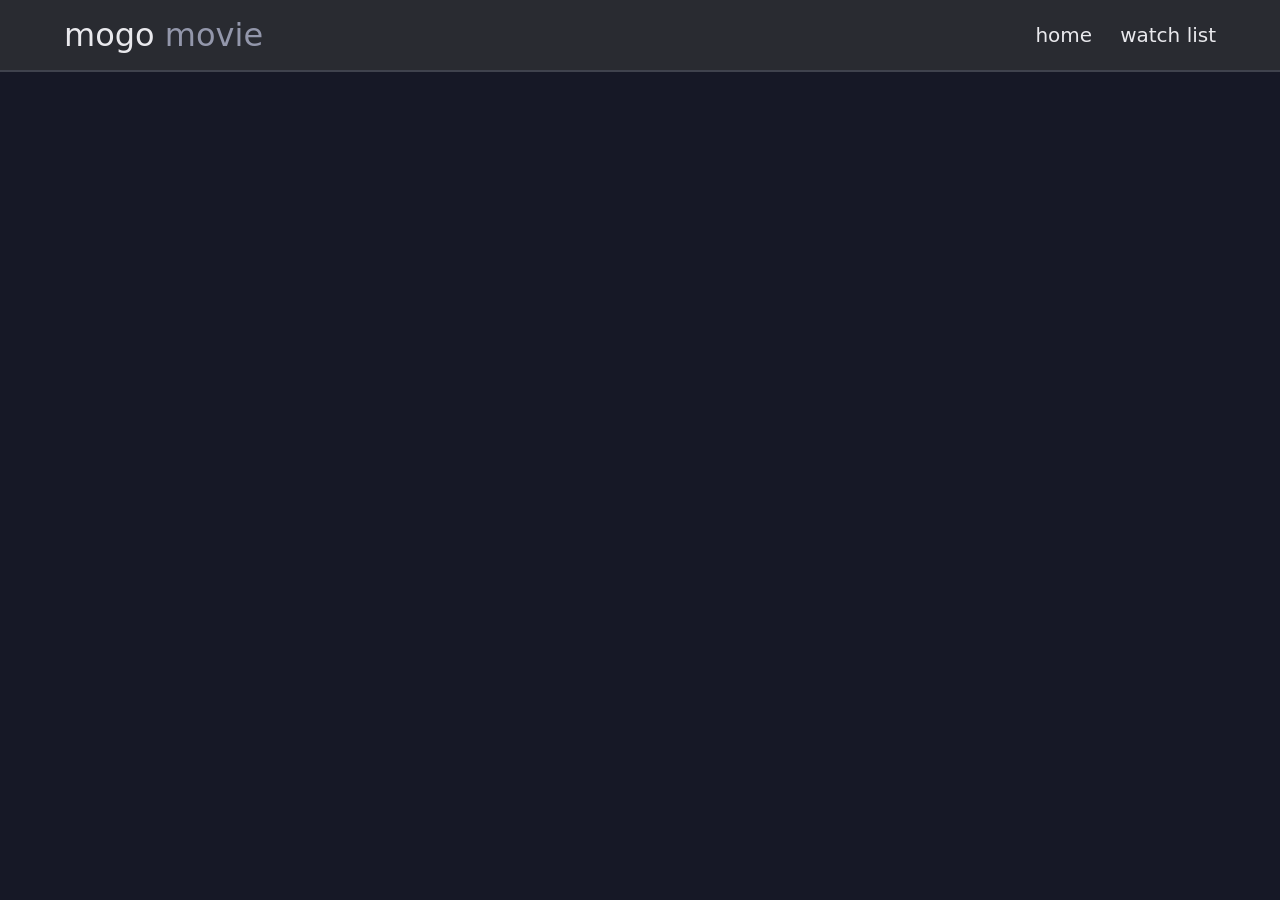
==== movie.html @ a84a84dd "add some files and creat reating page withless details" ====
<!DOCTYPE html>
<html lang="en">
<head>
    <meta charset="UTF-8">
    <meta name="viewport" content="width=device-width, initial-scale=1.0">
    <title></title>
<link rel="stylesheet" href="css/movie.css">
</head>
<body>
    <header> 
        <h1 class="logo"><span class="logo-primary">mogo</span> movie</h1>
        <ul class="nav">
            <li><a href="index.html" >home</a></li>
            <li><a href="">watch list</a></li>

        </ul>
    </header>
    <script src="js/movie.js"></script>
</body>
</html>
---- css/movie.css ----
:root { 
  /* Color Tokens */
  --bg-color: #161826;
  --card-surface: #232532;
  --surface-raised: #292b31;

  /* Typography Colors */
  --text-primary: #e9e9ed;
  --text-secondary: #9397ab;
  --text-tertiary: #75798c;

  /* Accent & Interactive */
  --accent: #9184d9;
  --accent-light: #b5abfc;
  --accent-tint: #2b2741;

  /* Borders & Features */
  --border-color: #3f424d;
  --feature-ground: #262a60;

  /* Elevations (Borders + Shadows) */
  --elevation-card: 0 0 0 1px var(--border-color);
  --elevation-dropdown: 0 0 0 1px #595d6c, 0 6px 18px rgba(0, 0, 0, 0.55);
  --elevation-modal: 0 0 0 1px var(--text-secondary), 0 16px 40px rgba(0, 0, 0, 0.65);

  /* Layout Dimensions */
  --header-height: 72px;
  --search-input-w: 720px;
  --search-input-h: 56px;
  --modal-max-w: 880px;

  /* Card Dimensions */
  --card-media-height: 270px;
  --card-info-height: 76px;
  --card-total-height: 346px;

  /* Default Grid System (≥1440px) */
  --grid-cols: 6;
  --grid-gap-x: 24px;
  --grid-gap-y: 40px;
  --page-gutter: 50px;

  /* Spacing System */
  --space-hero-pt: 56px;
  --space-hero-pb: 32px;
  --space-filter-pb: 28px;
  --space-meta-pb: 16px;
  --space-loadmore-mt: 48px;

  /* Overlays */
  --color-backdrop: rgba(22, 24, 38, 0.72);

      --space-sm: 8px;
    --space-md: 16px;
    --space-lg: 24px;
    --space-xl: 32px;
    --space-2xl: 48px;
    --space-3xl: 56px;
}
* {
    padding: 0;
    margin: 0;
    box-sizing: border-box;
    border: none;
    outline: none;
}
body {
    background-color: var(--bg-color);
    font-family: 'Inter', system-ui, -apple-system, BlinkMacSystemFont, sans-serif;
    -webkit-font-smoothing: antialiased;
    -moz-osx-font-smoothing: grayscale;
    font-weight: 400;
    color: var(--text-primary);
}
.container {
    padding: 0 var(--page-gutter);
}
header { 
    display: flex;
    justify-content: space-between;
    width: 100%;
    padding: 0 var(--page-gutter);
    align-items: center;
    position: sticky;
    top: 0;
    z-index: 3000000;
    background-color: var(--surface-raised);
    border-bottom: 2px solid var(--border-color);
    height: var(--header-height);
}
.logo {
    font-weight: 500;
    color: var(--text-secondary);
    span {
        color: var(--text-primary);
    }
}
header ul {
        list-style: none;
        display: flex;
        gap: var(--space-filter-pb);
        color: var(--text-secondary);
            li {
        cursor: pointer;
            a{
                text-decoration: none;
            color: var(--text-primary);
            font-size: 20px;
            font-weight: 400;
            }
            }
    }

@media (max-width: 1439px) {
  :root {
    --grid-cols: 5;
    --page-gutter: 64px;
  }
}

@media (max-width: 1199px) {
  :root {
    --grid-cols: 4;
    --page-gutter: 40px;
  }
}

@media (max-width: 1023px) {
  :root {
    --grid-cols: 3;
    --page-gutter: 32px;
  }
}

@media (max-width: 767px) {
  :root {
    --grid-cols: 2;
    --page-gutter: 20px;
    --grid-gap-x: 16px;
    --search-input-w : 530px ; 
  }
}
@media (max-width: 500px) {
  :root {
    --grid-cols: 2;
    --page-gutter: 20px;
    --grid-gap-x: 16px;
    --search-input-w : 280px ; 
  }
  .filter-row .container ul.pills {
    overflow-x: auto;
  }
}
@media (max-width: 300px) {
  :root {
    --grid-cols: 1;
    --page-gutter: 20px;
    --grid-gap-x: 16px;
    --search-input-w : 100% ; 
  }
  .filter-row .container ul.pills {
    overflow-x: auto;
  }
}
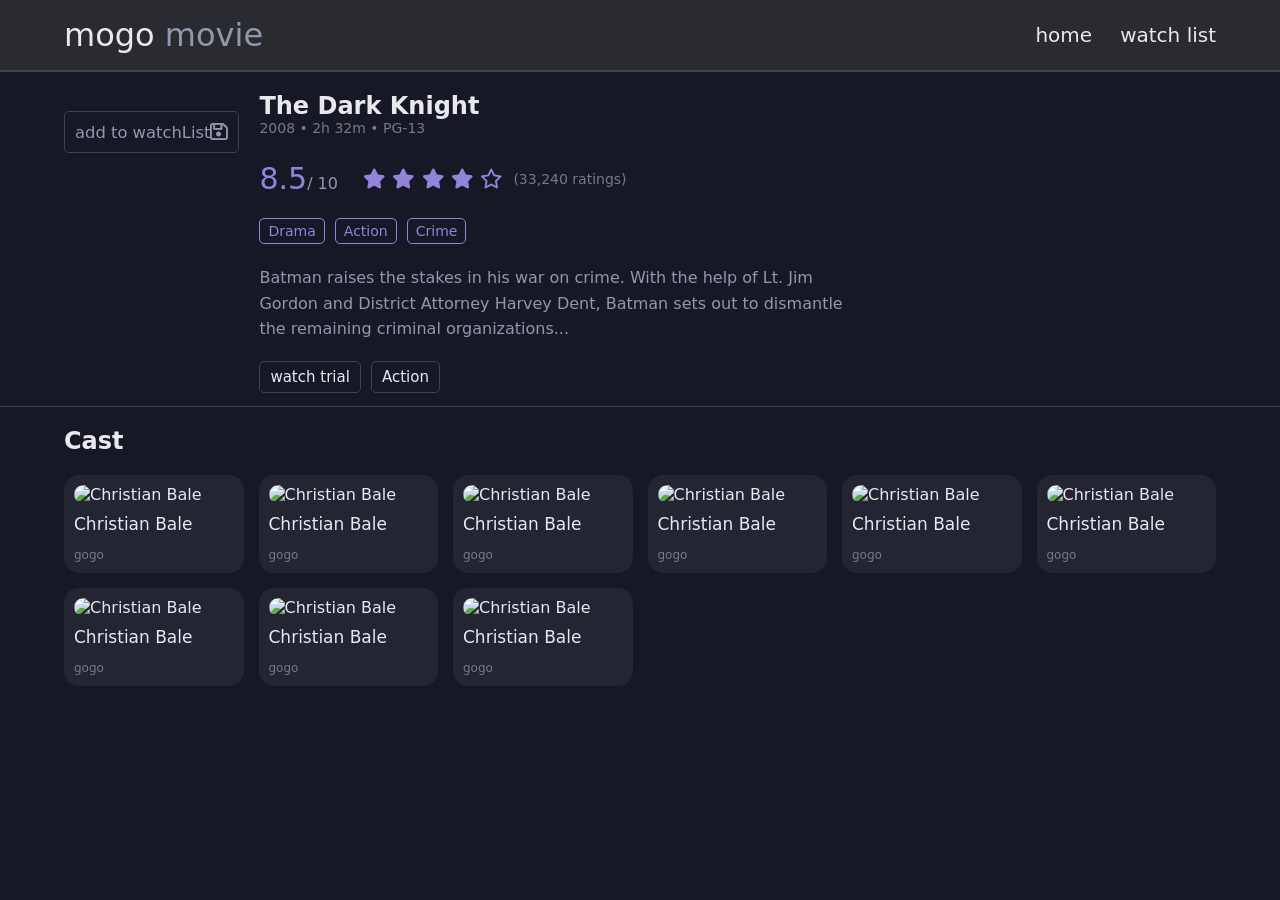
==== commit 8df30f75: "the last of design rate page" ====
--- a/movie.html
+++ b/movie.html
@@ -5,6 +5,7 @@
     <meta name="viewport" content="width=device-width, initial-scale=1.0">
     <title></title>
 <link rel="stylesheet" href="css/movie.css">
+<link rel="stylesheet" href="https://cdnjs.cloudflare.com/ajax/libs/font-awesome/6.5.1/css/all.min.css">
 </head>
 <body>
     <header> 
@@ -12,9 +13,104 @@
         <ul class="nav">
             <li><a href="index.html" >home</a></li>
             <li><a href="">watch list</a></li>
-
         </ul>
     </header>
+
+    <section class="hero">
+    <div class="container hero-container " >
+            <div class="poster-and-trial">
+                <img src="https://image.tmdb.org/t/p/w500/qJ2tW6WMUDux911r6m7haRef0WH.jpg" alt="">
+                <div class="watch-later">
+                    <h3>add to watchList</h3>
+                    <i class="fa-regular fa-floppy-disk"></i>
+                </div>
+            </div>
+            <div class="content">
+                <div class="name-and-time">
+                <h1 class="movie-name">The Dark Knight</h1>
+                <p class="meta">2008 • 2h 32m • PG-13</p>
+                </div>
+                <div class="rating">
+                    <div class="rating-number-container">
+                        <span class="the-rate">8.5</span>/ 10
+                    </div>
+                    <div class="stars-rating">
+                        <i class="fa-solid fa-star"></i>
+                        <i class="fa-solid fa-star"></i>
+                        <i class="fa-solid fa-star"></i>
+                        <i class="fa-solid fa-star"></i>
+                        
+                        <i class="fa-regular fa-star"></i>
+                        </div>
+                    <span class="people-rating">(33,240 ratings)</span>
+                </div>
+                <div class="genres">
+                    <span>Drama</span>
+                    <span>Action</span>
+                    <span>Crime</span>
+                </div>
+                <p class="overview">Batman raises the stakes in his war on crime. With the help of Lt. Jim Gordon and District Attorney Harvey Dent, Batman sets out to dismantle the remaining criminal organizations...</p>
+                <div class="movie-actions">
+                    <span id="watch-trial">watch trial</span>
+                    <span>Action</span>
+                </div>
+            </div>
+        </div>
+    </section> 
+    <section class="casts">
+        <div class="container ">
+        <h2>Cast</h2>
+        <div class="cards">
+            <div class="card-cast">
+                <img src="https://image.tmdb.org/t/p/w500/1E5baAaEse26fej7uHcjOgEE2t2.jpg" alt="Christian Bale">
+                <p class="cast-name">Christian Bale</p>
+                <span class="character">gogo</span>
+            </div>
+            <div class="card-cast">
+                <img src="https://image.tmdb.org/t/p/w500/1E5baAaEse26fej7uHcjOgEE2t2.jpg" alt="Christian Bale">
+                <p class="cast-name">Christian Bale</p>
+                <span class="character">gogo</span>
+            </div>
+            <div class="card-cast">
+                <img src="https://image.tmdb.org/t/p/w500/1E5baAaEse26fej7uHcjOgEE2t2.jpg" alt="Christian Bale">
+                <p class="cast-name">Christian Bale</p>
+                <span class="character">gogo</span>
+            </div>
+            <div class="card-cast">
+                <img src="https://image.tmdb.org/t/p/w500/1E5baAaEse26fej7uHcjOgEE2t2.jpg" alt="Christian Bale">
+                <p class="cast-name">Christian Bale</p>
+                <span class="character">gogo</span>
+            </div>
+            <div class="card-cast">
+                <img src="https://image.tmdb.org/t/p/w500/1E5baAaEse26fej7uHcjOgEE2t2.jpg" alt="Christian Bale">
+                <p class="cast-name">Christian Bale</p>
+                <span class="character">gogo</span>
+            </div>
+            <div class="card-cast">
+                <img src="https://image.tmdb.org/t/p/w500/1E5baAaEse26fej7uHcjOgEE2t2.jpg" alt="Christian Bale">
+                <p class="cast-name">Christian Bale</p>
+                <span class="character">gogo</span>
+            </div>
+            <div class="card-cast">
+                <img src="https://image.tmdb.org/t/p/w500/1E5baAaEse26fej7uHcjOgEE2t2.jpg" alt="Christian Bale">
+                <p class="cast-name">Christian Bale</p>
+                <span class="character">gogo</span>
+            </div>
+            <div class="card-cast">
+                <img src="https://image.tmdb.org/t/p/w500/1E5baAaEse26fej7uHcjOgEE2t2.jpg" alt="Christian Bale">
+                <p class="cast-name">Christian Bale</p>
+                <span class="character">gogo</span>
+            </div>
+            <div class="card-cast">
+                <img src="https://image.tmdb.org/t/p/w500/1E5baAaEse26fej7uHcjOgEE2t2.jpg" alt="Christian Bale">
+                <p class="cast-name">Christian Bale</p>
+                <span class="character">gogo</span>
+            </div>
+
+        </div>
+        </div>
+    </section>
+    
     <script src="js/movie.js"></script>
 </body>
 </html>
--- a/css/movie.css
+++ b/css/movie.css
@@ -58,6 +58,8 @@
     --space-xl: 32px;
     --space-2xl: 48px;
     --space-3xl: 56px;
+
+    --poster-height:500px ; 
 }
 * {
     padding: 0;
@@ -113,6 +115,138 @@
             }
     }
 
+.hero {
+    padding: 20px 0 ;
+    border-bottom: 1px solid var(--border-color);
+}
+.hero-container{
+    display: grid;
+    grid-template-columns: auto  1fr;
+    gap: 20px;
+}
+.hero .poster-and-trial img {
+height: var(--poster-height);
+margin-bottom: 5px;
+}
+
+
+.hero .poster-and-trial .watch-later {
+    padding: 10px;
+    border: 1px solid var(--border-color);
+    border-radius: 5px;
+    cursor: pointer;
+    font-size: 14px;
+    color: var(--text-secondary);
+    transition: all 0.2s ease;
+    display: flex;
+    justify-content: space-between;
+    align-items: center;
+}
+.hero .poster-and-trial .watch-later:hover {
+        background-color: var(--accent-tint);
+    border-color: var(--accent);
+    color: var(--text-primary);
+}
+.hero .poster-and-trial h3 { 
+    font-weight: 400;
+}
+.hero .poster-and-trial i {
+    font-size: 20px;
+}
+.content { 
+    display: flex;
+    flex-direction: column;
+    gap: 25px;
+
+}
+.meta ,
+.people-rating{
+    color: var(--text-tertiary);
+    font-size: 14px;
+}
+.content .rating {
+    display: flex;
+    gap: 10px;
+    color: var(--text-secondary);
+    align-items: center;
+}
+.content .rating .rating-number-container .the-rate ,
+.stars-rating 
+{
+    font-size: 30px;
+    font-weight: 500;
+    color: var(--accent);
+}
+.stars-rating  {
+    font-size: 20px;
+    margin-left: 15px;
+}
+
+.content .genres span{
+    margin-right: 5px;
+    padding: 4px 8px;
+    border: 1px solid var(--accent);
+    border-radius: 5px;
+    color: var(--accent);
+    font-weight: 400;
+    font-size: 14px;
+}
+.content .overview { 
+    max-width: 600px;
+    color: var(--text-secondary);
+    line-height: 1.6;
+}
+
+.content .movie-actions span{
+    margin-right: 5px;
+    padding: 6px 10px;
+    border: 1px solid var(--border-color);
+    color: var(--text-primary);
+    border-radius: 5px;
+    font-weight: 500;
+    font-size: 15px;
+    transition: all 0.2s ease;
+    cursor: pointer;
+}
+.content .movie-actions span:hover{
+    border: 1px solid var(--accent);
+    color: var(--accent);
+}
+
+.casts { 
+    padding: 20px 0 ;
+}
+.cards {
+    margin-top: 20px;
+    display: grid;
+    grid-template-columns: repeat(auto-fit ,minmax(178px , 1fr));
+    gap: 15px;
+}
+
+.card-cast { 
+    background-color: var(--card-surface);
+    padding: 10px;
+    height: auto;
+    border-radius: 15px;
+}
+.card-cast img {
+    width: 100% ;
+    height: 120px;
+    object-fit: cover;
+    border-radius: 15px;
+}
+.card-cast .cast-name{
+    padding: 10px 0;
+    font-size: 17px;
+}
+.card-cast .character {
+    font-size: 12px;
+    color:  var(--text-tertiary);
+}
+
+
+
+
 @media (max-width: 1439px) {
   :root {
     --grid-cols: 5;
@@ -136,24 +270,37 @@
 
 @media (max-width: 767px) {
   :root {
-    --grid-cols: 2;
-    --page-gutter: 20px;
-    --grid-gap-x: 16px;
-    --search-input-w : 530px ; 
-  }
-}
-@media (max-width: 500px) {
+    --page-gutter: 20px; 
+  }
+}
+@media (max-width: 650px) {
   :root {
     --grid-cols: 2;
     --page-gutter: 20px;
     --grid-gap-x: 16px;
     --search-input-w : 280px ; 
   }
-  .filter-row .container ul.pills {
-    overflow-x: auto;
-  }
-}
-@media (max-width: 300px) {
+  .hero-container {
+    display: flex;
+    flex-direction: column;
+        gap: 20px;
+}
+.hero .poster-and-trial img {
+    width: 100%;
+    height: auto;
+    margin-bottom: 5px;
+}
+.logo {
+    font-size: 24px;
+}
+header ul {
+    gap: 20px;
+}
+.cards {
+    grid-template-columns: repeat(auto-fit ,minmax(120px , 1fr));
+}
+}
+@media (max-width: 320px) {
   :root {
     --grid-cols: 1;
     --page-gutter: 20px;
@@ -163,4 +310,33 @@
   .filter-row .container ul.pills {
     overflow-x: auto;
   }
-}
+  .hero-container {
+    display: flex;
+    flex-direction: column;
+        gap: 20px;
+}
+.hero .poster-and-trial img {
+    width: 100%;
+    height: auto;
+    margin-bottom: 5px;
+}
+.logo {
+    font-size: 24px;
+}
+header ul {
+    gap: 10px;
+}
+header ul {
+    & li {
+        a {
+            text-decoration: none;
+            color: var(--text-primary);
+            font-size: 12px;
+            font-weight: 400;
+        }
+    }
+}
+.cards {
+    grid-template-columns: repeat(auto-fit ,minmax(120px , 1fr));
+}
+}
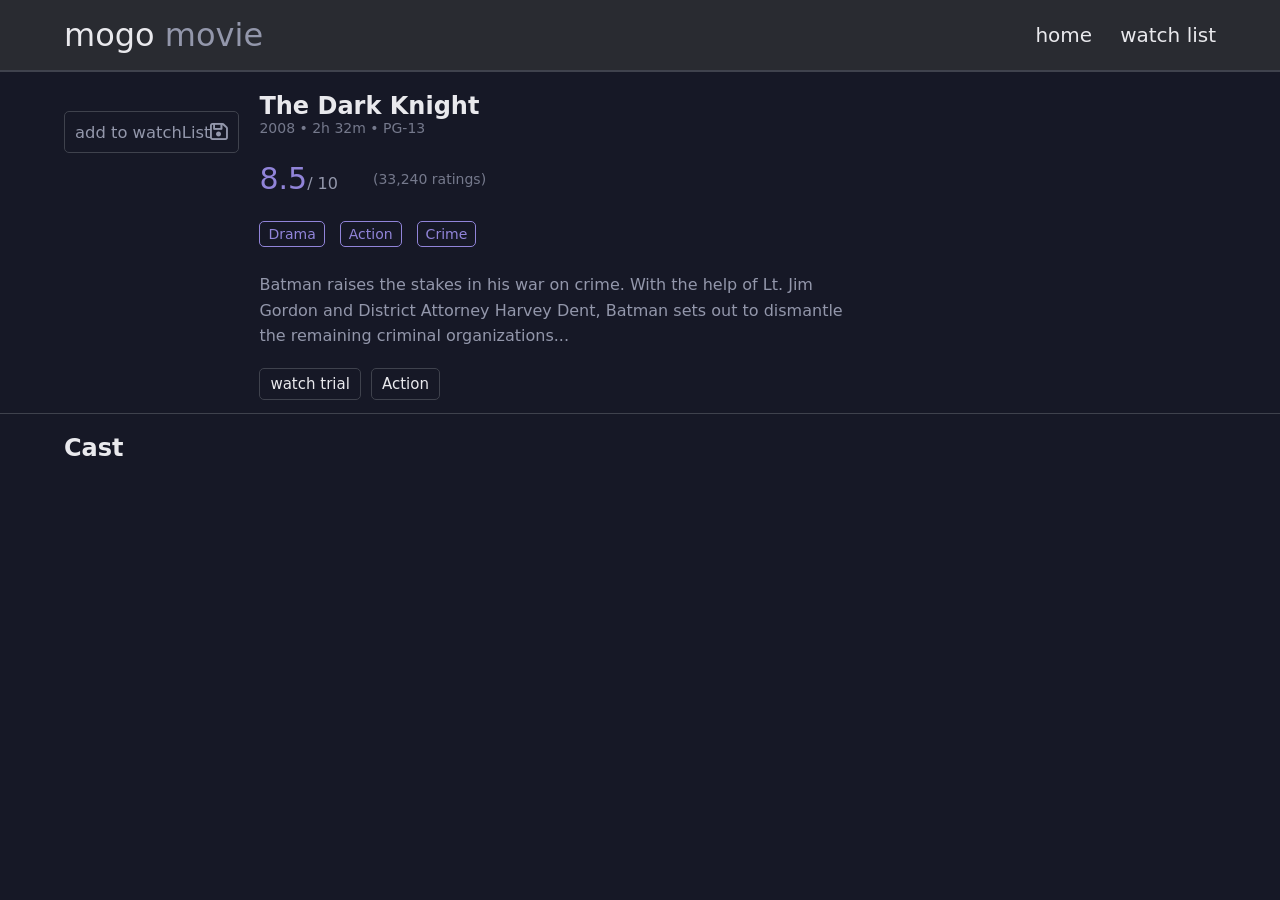
==== commit 6ee8c0da: "finish" ====
--- a/movie.html
+++ b/movie.html
@@ -1,116 +1,90 @@
-<!DOCTYPE html>
+<!doctype html>
 <html lang="en">
-<head>
-    <meta charset="UTF-8">
-    <meta name="viewport" content="width=device-width, initial-scale=1.0">
+  <head>
+    <meta charset="UTF-8" />
+    <meta name="viewport" content="width=device-width, initial-scale=1.0" />
     <title></title>
-<link rel="stylesheet" href="css/movie.css">
-<link rel="stylesheet" href="https://cdnjs.cloudflare.com/ajax/libs/font-awesome/6.5.1/css/all.min.css">
-</head>
-<body>
-    <header> 
-        <h1 class="logo"><span class="logo-primary">mogo</span> movie</h1>
-        <ul class="nav">
-            <li><a href="index.html" >home</a></li>
-            <li><a href="">watch list</a></li>
-        </ul>
+    <link rel="stylesheet" href="css/movie.css" />
+    <link
+      rel="stylesheet"
+      href="https://cdnjs.cloudflare.com/ajax/libs/font-awesome/6.5.1/css/all.min.css"
+    />
+  </head>
+  <body>
+    <header>
+      <h1 class="logo"><span class="logo-primary">mogo</span> movie</h1>
+      <ul class="nav">
+        <li><a href="index.html">home</a></li>
+        <li><a href="">watch list</a></li>
+      </ul>
     </header>
 
     <section class="hero">
-    <div class="container hero-container " >
-            <div class="poster-and-trial">
-                <img src="https://image.tmdb.org/t/p/w500/qJ2tW6WMUDux911r6m7haRef0WH.jpg" alt="">
-                <div class="watch-later">
-                    <h3>add to watchList</h3>
-                    <i class="fa-regular fa-floppy-disk"></i>
-                </div>
+      <div class="container hero-container">
+        <div class="poster-and-trial">
+          <img
+            src=""
+            alt=""
+          />
+          <div class="watch-later">
+            <h3>add to watchList</h3>
+            <i class="fa-regular fa-floppy-disk"></i>
+          </div>
+        </div>
+        <div class="content">
+          <div class="name-and-time">
+            <h1 class="movie-name">The Dark Knight</h1>
+            <p class="meta">2008 • 2h 32m • PG-13</p>
+          </div>
+          <div class="rating">
+            <div class="rating-number-container">
+              <span class="the-rate">8.5</span>/ 10
             </div>
-            <div class="content">
-                <div class="name-and-time">
-                <h1 class="movie-name">The Dark Knight</h1>
-                <p class="meta">2008 • 2h 32m • PG-13</p>
-                </div>
-                <div class="rating">
-                    <div class="rating-number-container">
-                        <span class="the-rate">8.5</span>/ 10
-                    </div>
-                    <div class="stars-rating">
-                        <i class="fa-solid fa-star"></i>
-                        <i class="fa-solid fa-star"></i>
-                        <i class="fa-solid fa-star"></i>
-                        <i class="fa-solid fa-star"></i>
-                        
-                        <i class="fa-regular fa-star"></i>
-                        </div>
-                    <span class="people-rating">(33,240 ratings)</span>
-                </div>
-                <div class="genres">
-                    <span>Drama</span>
-                    <span>Action</span>
-                    <span>Crime</span>
-                </div>
-                <p class="overview">Batman raises the stakes in his war on crime. With the help of Lt. Jim Gordon and District Attorney Harvey Dent, Batman sets out to dismantle the remaining criminal organizations...</p>
-                <div class="movie-actions">
-                    <span id="watch-trial">watch trial</span>
-                    <span>Action</span>
-                </div>
+            <div class="stars-rating">
+              <!-- <i class="fa-solid fa-star"></i>
+              <i class="fa-solid fa-star"></i>
+              <i class="fa-solid fa-star"></i>
+              <i class="fa-solid fa-star"></i>
+
+              <i class="fa-regular fa-star"></i> -->
             </div>
+            <span class="people-rating">(33,240 ratings)</span>
+          </div>
+          <div class="genres">
+            <span>Drama</span>
+            <span>Action</span>
+            <span>Crime</span>
+          </div>
+          <p class="overview">
+            Batman raises the stakes in his war on crime. With the help of Lt.
+            Jim Gordon and District Attorney Harvey Dent, Batman sets out to
+            dismantle the remaining criminal organizations...
+          </p>
+          <div class="movie-actions">
+            <span id="watch-trial">watch trial</span>
+            <span>Action</span>
+          </div>
         </div>
-    </section> 
+      </div>
+    </section>
     <section class="casts">
-        <div class="container ">
+      <div class="container">
         <h2>Cast</h2>
         <div class="cards">
-            <div class="card-cast">
-                <img src="https://image.tmdb.org/t/p/w500/1E5baAaEse26fej7uHcjOgEE2t2.jpg" alt="Christian Bale">
-                <p class="cast-name">Christian Bale</p>
-                <span class="character">gogo</span>
-            </div>
-            <div class="card-cast">
-                <img src="https://image.tmdb.org/t/p/w500/1E5baAaEse26fej7uHcjOgEE2t2.jpg" alt="Christian Bale">
-                <p class="cast-name">Christian Bale</p>
-                <span class="character">gogo</span>
-            </div>
-            <div class="card-cast">
-                <img src="https://image.tmdb.org/t/p/w500/1E5baAaEse26fej7uHcjOgEE2t2.jpg" alt="Christian Bale">
-                <p class="cast-name">Christian Bale</p>
-                <span class="character">gogo</span>
-            </div>
-            <div class="card-cast">
-                <img src="https://image.tmdb.org/t/p/w500/1E5baAaEse26fej7uHcjOgEE2t2.jpg" alt="Christian Bale">
-                <p class="cast-name">Christian Bale</p>
-                <span class="character">gogo</span>
-            </div>
-            <div class="card-cast">
-                <img src="https://image.tmdb.org/t/p/w500/1E5baAaEse26fej7uHcjOgEE2t2.jpg" alt="Christian Bale">
-                <p class="cast-name">Christian Bale</p>
-                <span class="character">gogo</span>
-            </div>
-            <div class="card-cast">
-                <img src="https://image.tmdb.org/t/p/w500/1E5baAaEse26fej7uHcjOgEE2t2.jpg" alt="Christian Bale">
-                <p class="cast-name">Christian Bale</p>
-                <span class="character">gogo</span>
-            </div>
-            <div class="card-cast">
-                <img src="https://image.tmdb.org/t/p/w500/1E5baAaEse26fej7uHcjOgEE2t2.jpg" alt="Christian Bale">
-                <p class="cast-name">Christian Bale</p>
-                <span class="character">gogo</span>
-            </div>
-            <div class="card-cast">
-                <img src="https://image.tmdb.org/t/p/w500/1E5baAaEse26fej7uHcjOgEE2t2.jpg" alt="Christian Bale">
-                <p class="cast-name">Christian Bale</p>
-                <span class="character">gogo</span>
-            </div>
-            <div class="card-cast">
-                <img src="https://image.tmdb.org/t/p/w500/1E5baAaEse26fej7uHcjOgEE2t2.jpg" alt="Christian Bale">
-                <p class="cast-name">Christian Bale</p>
-                <span class="character">gogo</span>
-            </div>
 
+          <!-- <div class="card-cast">
+            <img
+              src="https://image.tmdb.org/t/p/w500/1E5baAaEse26fej7uHcjOgEE2t2.jpg"
+              alt=""
+            />
+            <p class="cast-name">Christian Bale</p>
+            <span class="character">gogo</span>
+          </div> -->
+    
         </div>
-        </div>
+      </div>
     </section>
-    
+
     <script src="js/movie.js"></script>
-</body>
-</html>+  </body>
+</html>
--- a/css/movie.css
+++ b/css/movie.css
@@ -181,7 +181,12 @@
     font-size: 20px;
     margin-left: 15px;
 }
-
+.genres {
+    display: flex;
+    gap: 10px;
+    flex-wrap: wrap;
+
+}
 .content .genres span{
     margin-right: 5px;
     padding: 4px 8px;
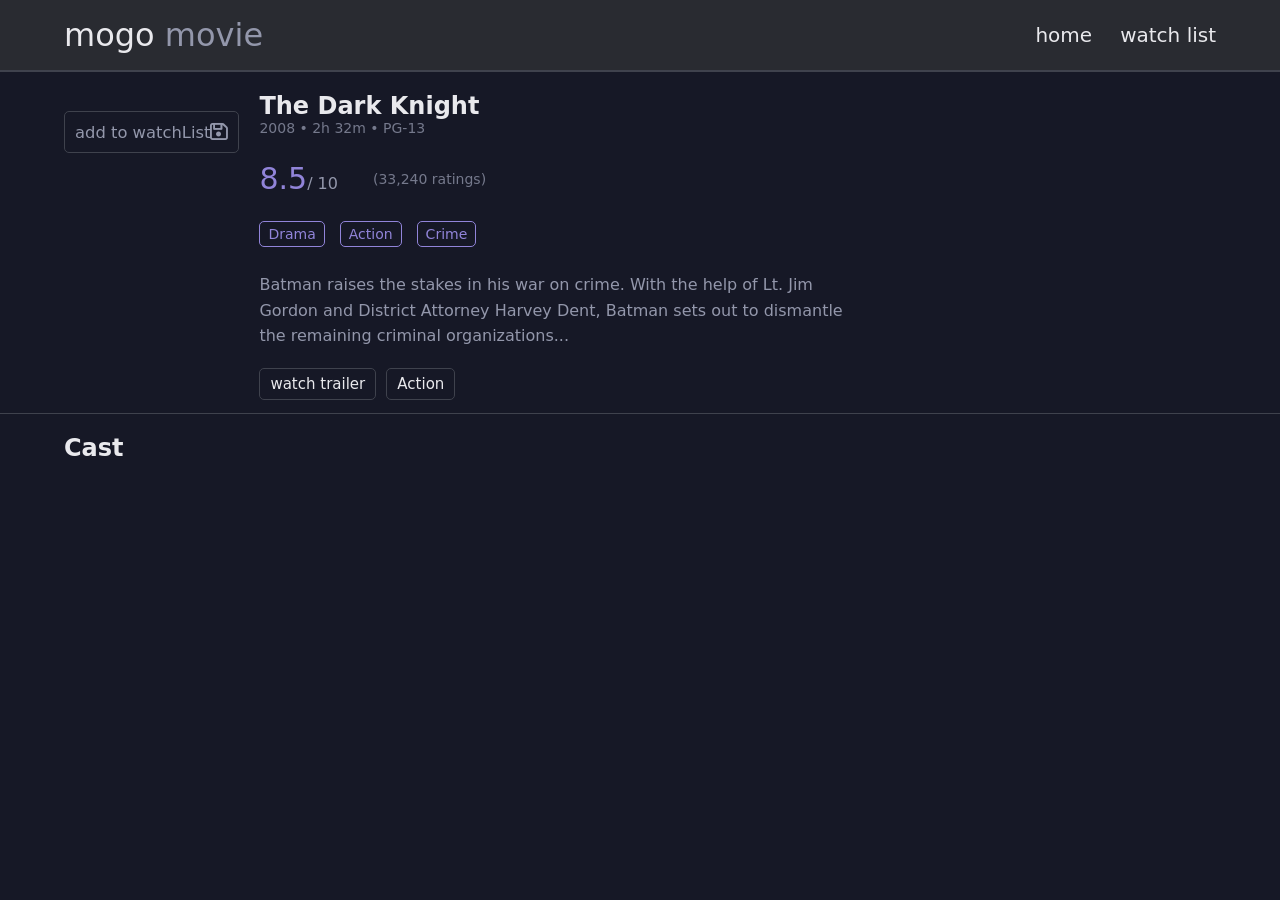
==== commit 7f48db03: "finish" ====
--- a/movie.html
+++ b/movie.html
@@ -61,7 +61,7 @@
             dismantle the remaining criminal organizations...
           </p>
           <div class="movie-actions">
-            <span id="watch-trial">watch trial</span>
+            <span id="watch-trial">watch trailer</span>
             <span>Action</span>
           </div>
         </div>
